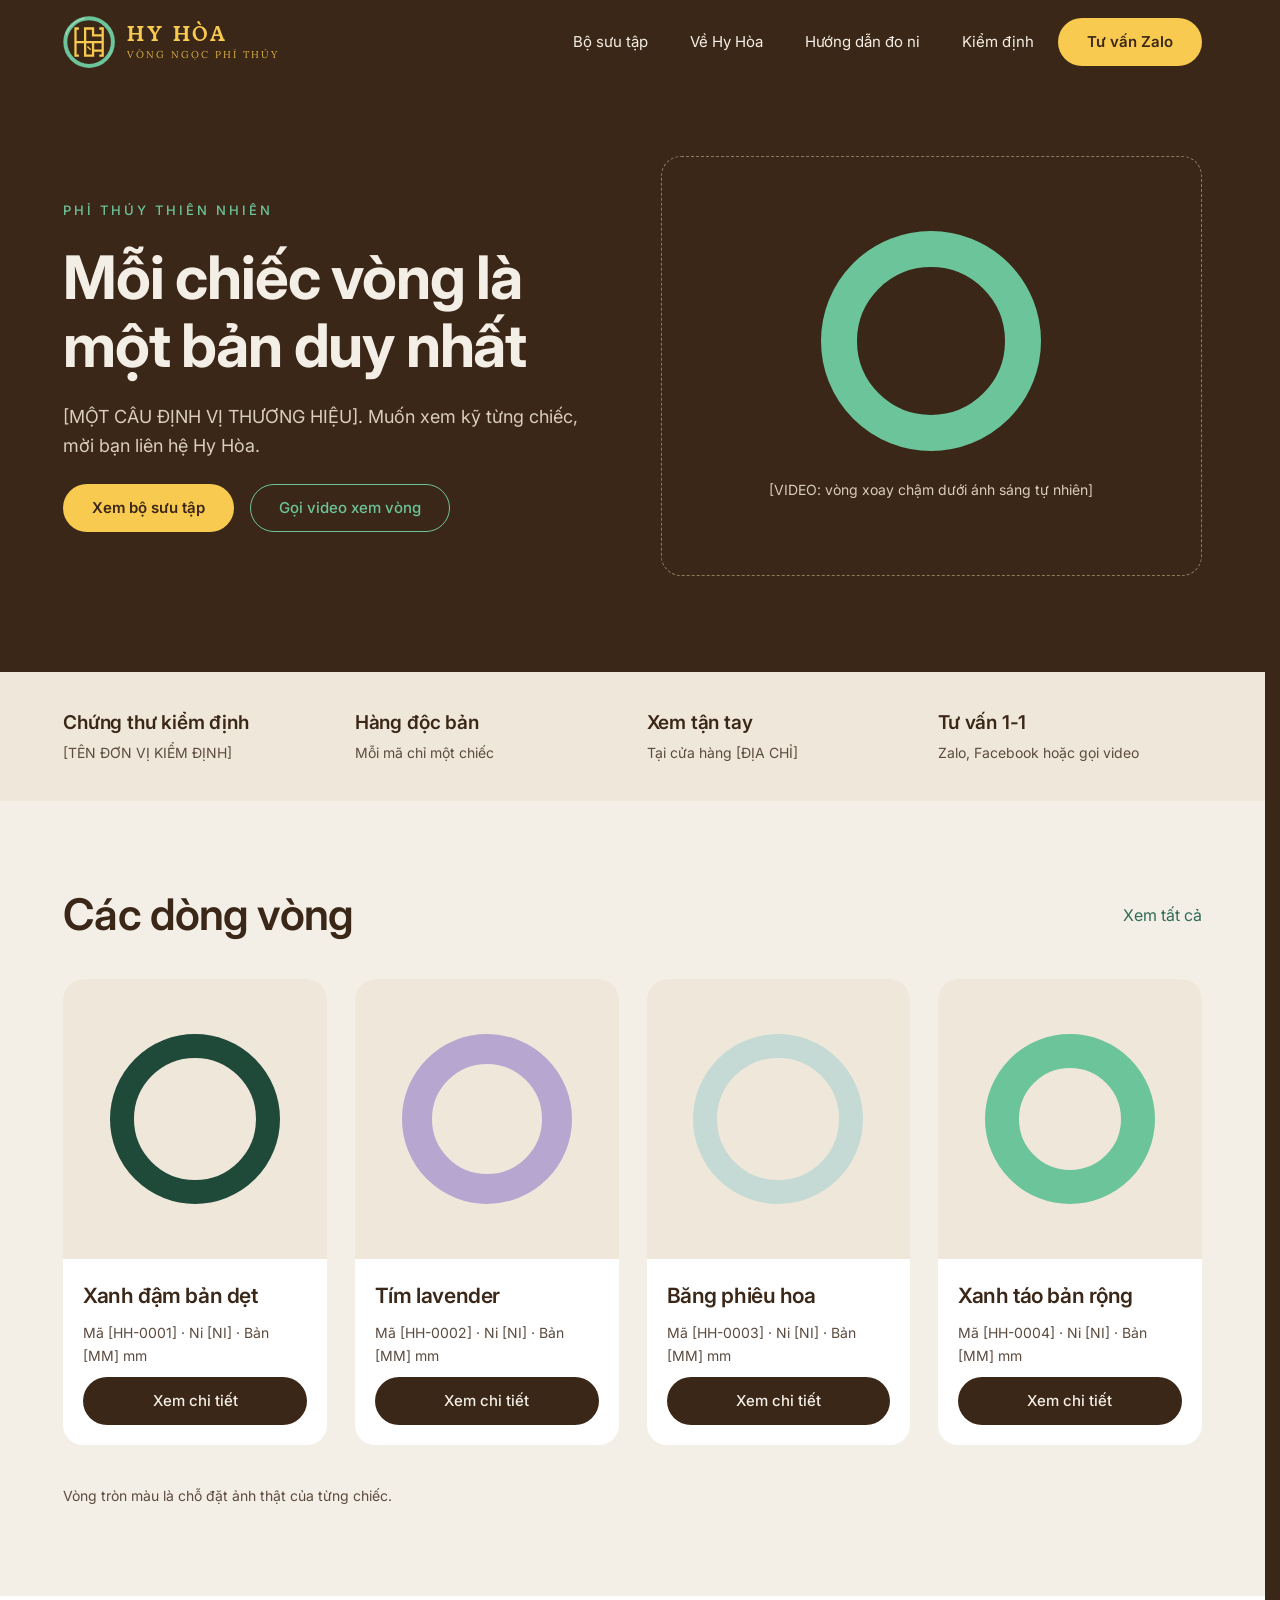
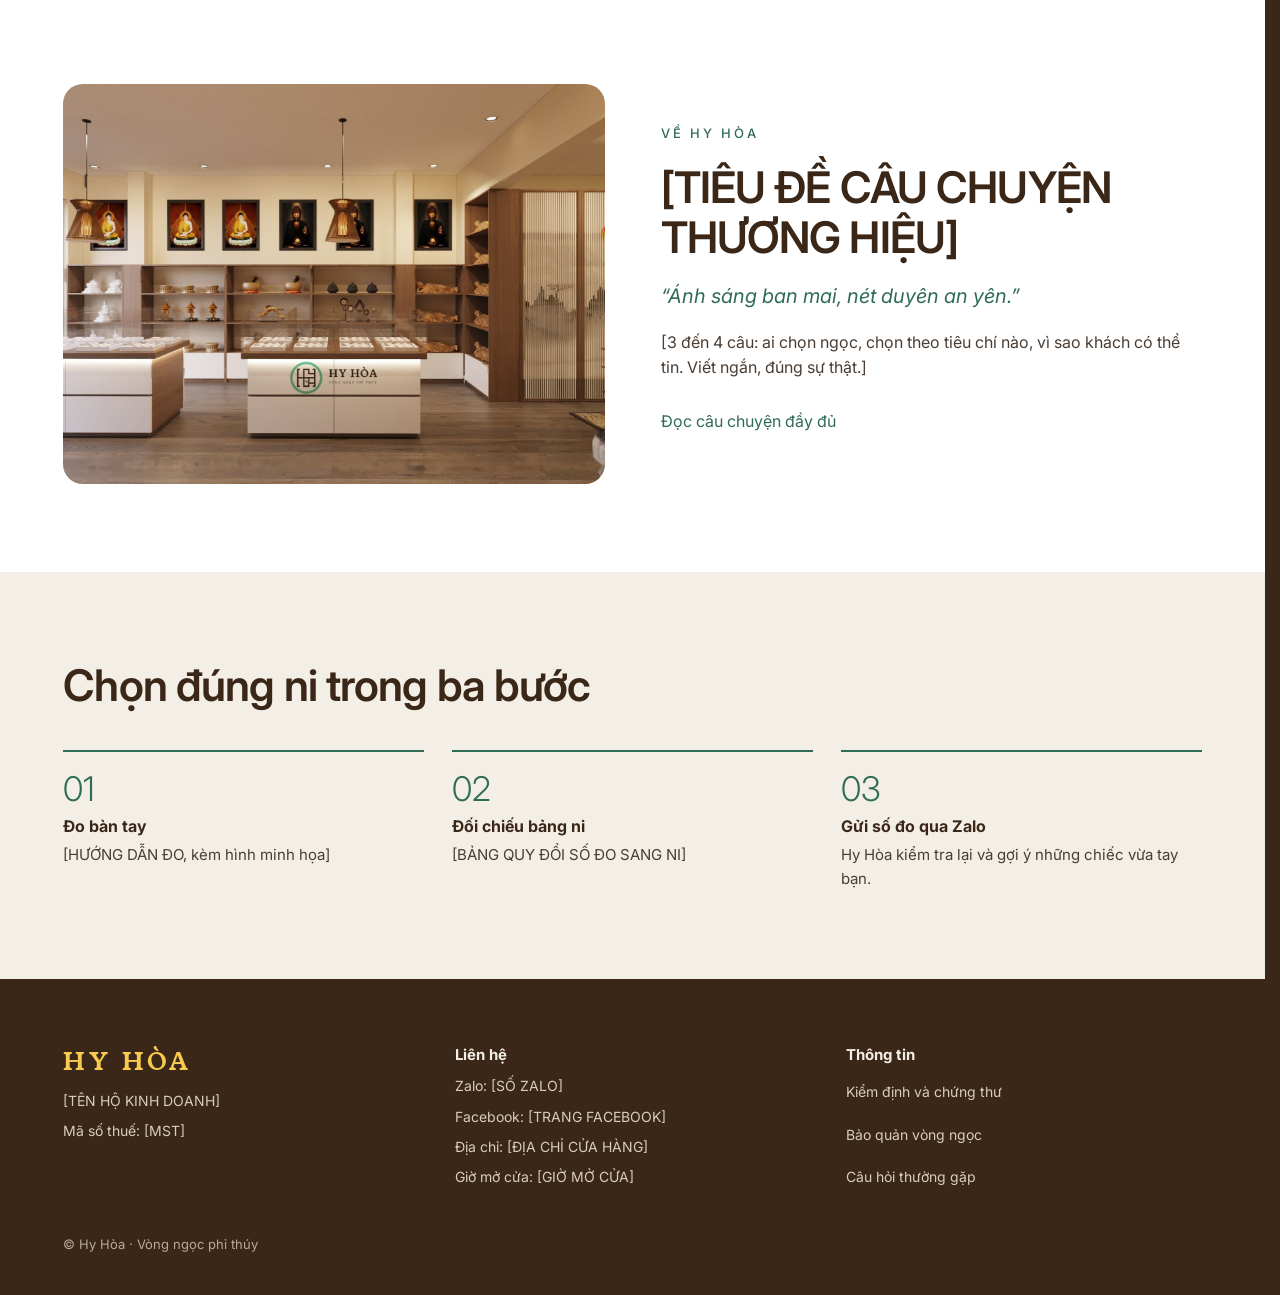
==== index.html @ 0a7e336a "Logo mở đầu sắc nét suốt hiệu ứng (đổi kích thước thật thay vì phóng ảnh) Co-Authored-By: Claude Opu" ====
<!doctype html>
<html lang="vi">
<head>
<meta charset="utf-8">
<meta name="viewport" content="width=device-width, initial-scale=1, viewport-fit=cover">
<title>Hy Hòa – Vòng ngọc phỉ thúy</title>
<meta name="description" content="Hy Hòa – vòng ngọc phỉ thúy thiên nhiên, mỗi chiếc là một bản duy nhất, có chứng thư kiểm định.">
<meta name="theme-color" content="#3B2718">
<meta name="apple-mobile-web-app-capable" content="yes">
<meta name="mobile-web-app-capable" content="yes">
<meta name="apple-mobile-web-app-status-bar-style" content="black-translucent">
<meta name="apple-mobile-web-app-title" content="Hy Hòa">
<link rel="apple-touch-icon" href="assets/img/icon-192.png">
<link rel="manifest" href="manifest.webmanifest">
<link rel="icon" href="assets/img/logo-mark.svg" type="image/svg+xml">
<link rel="icon" href="assets/img/icon-192.png" sizes="192x192">
<link rel="preconnect" href="https://fonts.googleapis.com">
<link rel="preconnect" href="https://fonts.gstatic.com" crossorigin>
<link rel="stylesheet" href="https://fonts.googleapis.com/css2?family=Inter:wght@400;500;600;700&family=Young+Serif&family=Lora:wght@400;500&display=swap">
<link rel="stylesheet" href="assets/css/style.css?v=20261118-3">
</head>
<body>
<script>document.documentElement.classList.add("intro-on")</script>
<div class="intro" aria-hidden="true" style="display:none"></div>
<img class="intro-logo" src="assets/img/logo-mark.svg" alt="" aria-hidden="true" style="display:none">

<header class="hdr" id="top">
  <div class="hdr-in">
    <a href="#top" class="brand" aria-label="Hy Hòa – về đầu trang">
      <img src="assets/img/logo-mark.svg" alt="Logo Hy Hòa" width="52" height="52">
      <span class="brand-txt"><span class="brand-name">HY HÒA</span><span class="brand-tag">VÒNG NGỌC PHỈ THÚY</span></span>
    </a>

    <nav class="nav" aria-label="Menu chính">
      <div class="dd">
        <a href="#bo-suu-tap" class="nav-a" aria-haspopup="true">Bộ sưu tập</a>
        <div class="dp"><div class="dpi">
          <a href="#bo-suu-tap">Xanh đậm bản dẹt</a><a href="#bo-suu-tap">Tím lavender</a><a href="#bo-suu-tap">Băng phiêu hoa</a><a href="#bo-suu-tap">Xanh táo bản rộng</a>
        </div></div>
      </div>
      <div class="dd">
        <a href="#ve-hy-hoa" class="nav-a" aria-haspopup="true">Về Hy Hòa</a>
        <div class="dp"><div class="dpi">
          <a href="#ve-hy-hoa">Câu chuyện thương hiệu</a><a href="#lien-he">Cửa hàng</a><a href="#ve-hy-hoa">Người chọn ngọc</a>
        </div></div>
      </div>
      <div class="dd">
        <a href="#do-ni" class="nav-a" aria-haspopup="true">Hướng dẫn đo ni</a>
        <div class="dp"><div class="dpi">
          <a href="#do-ni">Cách đo ni tay</a><a href="#do-ni">Bảng quy đổi ni</a><a href="#lien-he">Bảo quản vòng ngọc</a>
        </div></div>
      </div>
      <div class="dd">
        <a href="#cam-ket" class="nav-a" aria-haspopup="true">Kiểm định</a>
        <div class="dp"><div class="dpi">
          <a href="#cam-ket">Chứng thư kiểm định</a><a href="#cam-ket">Tra cứu mã vòng</a><a href="#lien-he">Câu hỏi thường gặp</a>
        </div></div>
      </div>
    </nav>

    <a href="#lien-he" class="btn btn-gold hdr-cta">Tư vấn Zalo</a>

    <button class="menu-btn" type="button" aria-label="Mở menu" aria-expanded="false" aria-controls="mnav">
      <svg class="i-open" aria-hidden="true" width="24" height="24" viewBox="0 0 24 24" fill="none" stroke="currentColor" stroke-width="1.6"><path d="M3 6h18M3 12h18M3 18h18"/></svg>
      <svg class="i-close" aria-hidden="true" width="24" height="24" viewBox="0 0 24 24" fill="none" stroke="currentColor" stroke-width="1.6"><path d="M5 5l14 14M19 5L5 19"/></svg>
    </button>
  </div>
</header>

<nav class="mnav" id="mnav" aria-label="Menu điện thoại">
  <a href="#bo-suu-tap">Bộ sưu tập</a>
  <a href="#ve-hy-hoa">Về Hy Hòa</a>
  <a href="#do-ni">Hướng dẫn đo ni</a>
  <a href="#cam-ket">Kiểm định</a>
  <a href="#lien-he">Liên hệ</a>
  <a href="#lien-he" class="btn btn-gold mnav-cta">Nhắn Zalo</a>
</nav>

<main>
  <section class="hero">
    <div class="hero-txt">
      <p class="eyebrow">PHỈ THÚY THIÊN NHIÊN</p>
      <h1>Mỗi chiếc vòng là một bản duy nhất</h1>
      <p class="lead">[MỘT CÂU ĐỊNH VỊ THƯƠNG HIỆU]. Muốn xem kỹ từng chiếc, mời bạn liên hệ Hy Hòa.</p>
      <div class="hero-btns">
        <a href="#bo-suu-tap" class="btn btn-gold">Xem bộ sưu tập</a>
        <a href="#lien-he" class="btn btn-jade">Gọi video xem vòng</a>
      </div>
    </div>
    <div class="hero-media">
      <span class="ring ring-xl" aria-hidden="true"></span>
      <p>[VIDEO: vòng xoay chậm dưới ánh sáng tự nhiên]</p>
    </div>
  </section>

  <section class="trust" id="cam-ket" aria-label="Cam kết">
    <div><strong>Chứng thư kiểm định</strong><span>[TÊN ĐƠN VỊ KIỂM ĐỊNH]</span></div>
    <div><strong>Hàng độc bản</strong><span>Mỗi mã chỉ một chiếc</span></div>
    <div><strong>Xem tận tay</strong><span>Tại cửa hàng [ĐỊA CHỈ]</span></div>
    <div><strong>Tư vấn 1-1</strong><span>Zalo, Facebook hoặc gọi video</span></div>
  </section>

  <section class="sec" id="bo-suu-tap">
    <div class="sec-head">
      <h2>Các dòng vòng</h2>
      <a href="#bo-suu-tap" class="tlink">Xem tất cả</a>
    </div>
    <div class="cards">
      <a href="#lien-he" class="card"><div class="card-img"><span class="ring" style="--c:#1F4A3A;--w:24px" aria-hidden="true"></span></div><div class="card-body"><h3>Xanh đậm bản dẹt</h3><p>Mã [HH-0001] · Ni [NI] · Bản [MM] mm</p><span class="btn btn-dark">Xem chi tiết</span></div></a>
      <a href="#lien-he" class="card"><div class="card-img"><span class="ring" style="--c:#B7A6CF;--w:30px" aria-hidden="true"></span></div><div class="card-body"><h3>Tím lavender</h3><p>Mã [HH-0002] · Ni [NI] · Bản [MM] mm</p><span class="btn btn-dark">Xem chi tiết</span></div></a>
      <a href="#lien-he" class="card"><div class="card-img"><span class="ring" style="--c:#C5DAD5;--w:24px" aria-hidden="true"></span></div><div class="card-body"><h3>Băng phiêu hoa</h3><p>Mã [HH-0003] · Ni [NI] · Bản [MM] mm</p><span class="btn btn-dark">Xem chi tiết</span></div></a>
      <a href="#lien-he" class="card"><div class="card-img"><span class="ring" style="--c:#6CC49A;--w:34px" aria-hidden="true"></span></div><div class="card-body"><h3>Xanh táo bản rộng</h3><p>Mã [HH-0004] · Ni [NI] · Bản [MM] mm</p><span class="btn btn-dark">Xem chi tiết</span></div></a>
    </div>
    <p class="note">Vòng tròn màu là chỗ đặt ảnh thật của từng chiếc.</p>
  </section>

  <section class="story" id="ve-hy-hoa">
    <div class="story-img"><img src="assets/img/cua-hang.jpg" alt="Không gian cửa hàng Hy Hòa" width="1600" height="1143" loading="lazy"></div>
    <div class="story-txt">
      <p class="eyebrow">VỀ HY HÒA</p>
      <h2>[TIÊU ĐỀ CÂU CHUYỆN THƯƠNG HIỆU]</h2>
      <p class="quote">“Ánh sáng ban mai, nét duyên an yên.”</p>
      <p>[3 đến 4 câu: ai chọn ngọc, chọn theo tiêu chí nào, vì sao khách có thể tin. Viết ngắn, đúng sự thật.]</p>
      <a href="#lien-he" class="tlink">Đọc câu chuyện đầy đủ</a>
    </div>
  </section>

  <section class="sec" id="do-ni">
    <h2>Chọn đúng ni trong ba bước</h2>
    <ol class="steps">
      <li><span class="num">01</span><div><strong>Đo bàn tay</strong><span>[HƯỚNG DẪN ĐO, kèm hình minh họa]</span></div></li>
      <li><span class="num">02</span><div><strong>Đối chiếu bảng ni</strong><span>[BẢNG QUY ĐỔI SỐ ĐO SANG NI]</span></div></li>
      <li><span class="num">03</span><div><strong>Gửi số đo qua Zalo</strong><span>Hy Hòa kiểm tra lại và gợi ý những chiếc vừa tay bạn.</span></div></li>
    </ol>
  </section>
</main>

<footer class="ftr" id="lien-he">
  <div class="ftr-grid">
    <div class="ftr-brand">
      <span class="ftr-name">HY HÒA</span>
      <span>[TÊN HỘ KINH DOANH]</span>
      <span>Mã số thuế: [MST]</span>
    </div>
    <div>
      <strong>Liên hệ</strong>
      <span>Zalo: [SỐ ZALO]</span>
      <span>Facebook: [TRANG FACEBOOK]</span>
      <span>Địa chỉ: [ĐỊA CHỈ CỬA HÀNG]</span>
      <span>Giờ mở cửa: [GIỜ MỞ CỬA]</span>
    </div>
    <div>
      <strong>Thông tin</strong>
      <a href="#cam-ket" class="tlink">Kiểm định và chứng thư</a>
      <a href="#do-ni" class="tlink">Bảo quản vòng ngọc</a>
      <a href="#lien-he" class="tlink">Câu hỏi thường gặp</a>
    </div>
  </div>
  <p class="ftr-copy">© Hy Hòa · Vòng ngọc phỉ thúy</p>
</footer>

<div class="mbar">
  <a href="#lien-he" class="btn btn-gold">Nhắn Zalo</a>
  <a href="#lien-he" class="btn btn-line">Gọi video xem vòng</a>
</div>

<script src="assets/js/main.js?v=20261118-3" defer></script>
</body>
</html>
---- assets/css/style.css ----
/* Hy Hòa – vòng ngọc phỉ thúy */
:root{
  --brown:#3B2718; --brown-2:#4A372B; --ivory:#F4EFE6; --sand:#EFE8DA; --sand-2:#E9E1D0;
  --gold:#F8CA4F; --gold-soft:#D4AF5A; --jade:#6CC49A; --jade-d:#1F4A3A; --jade-t:#2F6B55;
  --ink-2:#5C4B3E; --ink-3:#4A3D33; --line:#D9CDBB;
  --font:-apple-system,BlinkMacSystemFont,"SF Pro Display","Inter",system-ui,sans-serif;
  --ease:cubic-bezier(.22,1,.36,1); --ease-io:cubic-bezier(.65,0,.35,1);
  --pad:5%; --r:20px;
}
*{box-sizing:border-box}
html{scrollbar-gutter:stable;background:#3B2718;scroll-behavior:smooth;scroll-padding-top:96px}
body{margin:0;background:var(--ivory);color:var(--brown);font-family:var(--font);font-size:16px;line-height:1.6;-webkit-font-smoothing:antialiased}
img{max-width:100%;display:block}
h1,h2,h3{font-weight:600;letter-spacing:-.02em;margin:0}
h1{font-weight:700}
p{margin:0}
a{color:inherit}
a,button{-webkit-tap-highlight-color:transparent}

/* ---------- Buttons & links ---------- */
.btn{display:inline-flex;align-items:center;justify-content:center;min-height:48px;padding:0 28px;border-radius:999px;text-decoration:none;font-weight:600;font-size:15px;border:1px solid transparent;
  transition:filter .25s ease,transform .3s var(--ease),box-shadow .3s ease,background .25s ease,color .25s ease,border-color .25s ease}
.btn-gold{background:var(--gold);color:var(--brown)}
.btn-jade{border-color:var(--jade);color:var(--jade);font-weight:500}
.btn-dark{background:var(--brown);color:var(--ivory);font-weight:500}
.btn-line{background:#fff;border-color:var(--brown);color:var(--brown);font-weight:500}
.tlink{color:var(--jade-t);text-decoration:underline;text-decoration-color:transparent;text-underline-offset:5px;transition:color .25s,text-decoration-color .25s;padding:10px 0;display:inline-block}
a:active,button:active,.card:active .btn{transform:scale(.97)}
@media (hover:hover){
  .btn-gold:hover{background:#FFDB7A;box-shadow:0 8px 24px rgba(248,202,79,.35);transform:translateY(-1px)}
  .btn-jade:hover{background:var(--jade);color:var(--brown);box-shadow:0 8px 24px rgba(108,196,154,.3);transform:translateY(-1px)}
  .btn-dark:hover,.btn-line:hover{filter:brightness(1.15)}
  .tlink:hover{text-decoration-color:currentColor;color:var(--jade-d)}
  .ftr .tlink:hover{color:var(--gold)}
}

/* ---------- Header ---------- */
.hdr{position:sticky;top:0;z-index:50;background:var(--brown);padding-top:env(safe-area-inset-top);transition:box-shadow .35s ease}
.hdr.scrolled{box-shadow:0 1px 0 rgba(248,202,79,.35),0 6px 18px rgba(0,0,0,.18)}
.hdr-in{display:flex;align-items:center;justify-content:space-between;gap:6px;padding:16px var(--pad);transition:padding .45s var(--ease)}
.brand{display:flex;align-items:center;gap:12px;text-decoration:none;color:var(--gold);flex-shrink:0}
.brand img{width:52px;height:52px;transition:width .45s var(--ease),height .45s var(--ease)}
.brand-txt{display:flex;flex-direction:column;line-height:1.15;white-space:nowrap}
.brand-name{font-family:'Young Serif',serif;font-size:19px;letter-spacing:3px;font-weight:400;transition:font-size .45s var(--ease)}
.brand-tag{font-family:'Lora',serif;font-size:10px;letter-spacing:2px;opacity:.85;margin-top:3px;max-height:16px;overflow:hidden;transition:max-height .45s var(--ease),opacity .3s ease,margin .45s var(--ease)}

.nav{display:flex;gap:6px;margin-left:auto}
.nav-a{display:block;color:var(--ivory);text-decoration:none;font-size:15px;padding:12px 18px;border-radius:999px;transition:background .25s,color .25s}
.nav-a.act,.dd.op>.nav-a{background:var(--gold-soft);color:var(--brown);font-weight:600}
.dd{position:relative}
.dp{position:absolute;top:100%;left:-12px;padding:10px 12px 24px;min-width:254px;visibility:hidden;pointer-events:none;z-index:60;transition:visibility 0s linear .35s}
.dpi{background:var(--brown);border:1px solid rgba(248,202,79,.3);border-radius:16px;box-shadow:0 12px 28px rgba(0,0,0,.25);padding:8px;display:flex;flex-direction:column;clip-path:inset(0 0 100% 0);transition:clip-path .35s var(--ease-io)}
.dd.op .dp{visibility:visible;pointer-events:auto;transition-delay:0s}
.dd.op .dpi{clip-path:inset(0 0 -40px 0)}
.dpi a{color:var(--ivory);text-decoration:none;font-size:15px;padding:11px 14px;border-radius:12px;white-space:nowrap;opacity:0;transform:translateY(-6px);transition:opacity .25s ease,transform .3s var(--ease),background .25s,color .25s}
.dd.op .dpi a{opacity:1;transform:none}
.dd.op .dpi a:nth-child(1){transition-delay:.07s,.07s,0s,0s}
.dd.op .dpi a:nth-child(2){transition-delay:.11s,.11s,0s,0s}
.dd.op .dpi a:nth-child(3){transition-delay:.15s,.15s,0s,0s}
.dd.op .dpi a:nth-child(4){transition-delay:.19s,.19s,0s,0s}
.dpi a.act{background:var(--gold-soft);color:var(--brown)}
@media (hover:hover){
  .nav-a:hover,.dpi a:hover{background:var(--gold-soft);color:var(--brown)}
}
.menu-btn{display:none;width:44px;height:44px;border:0;border-radius:50%;background:none;color:var(--ivory);padding:0;align-items:center;justify-content:center;cursor:pointer}
.menu-btn .i-close{display:none}

/* Mobile menu */
.mnav{position:fixed;inset:0;overflow-y:auto;z-index:40;background:var(--brown);padding:calc(110px + env(safe-area-inset-top)) 24px calc(32px + env(safe-area-inset-bottom));display:flex;flex-direction:column;gap:6px;
  opacity:0;transform:translateY(-12px);pointer-events:none;transition:opacity .3s ease,transform .35s var(--ease)}
.mnav a:not(.btn){color:var(--ivory);text-decoration:none;font-size:24px;font-weight:600;letter-spacing:-.01em;padding:12px 16px;border-radius:12px;border-bottom:1px solid var(--brown-2);transition:background .25s,color .25s}
.mnav a.act{background:var(--gold-soft);color:var(--brown);border-color:transparent}
.mnav-cta{margin-top:auto;font-size:16px}
.menu-open .mnav{opacity:1;transform:none;pointer-events:auto}
.menu-open{overflow:hidden}
.menu-open .menu-btn .i-open{display:none}
.menu-open .menu-btn .i-close{display:block}

/* ---------- Hero ---------- */
.hero{background:var(--brown);padding:72px var(--pad) 96px;display:flex;flex-wrap:wrap;align-items:center;gap:56px}
.hero-txt{flex:1 1 380px;display:flex;flex-direction:column;gap:24px}
.eyebrow{color:var(--jade);font-size:13px;letter-spacing:3px;font-weight:500}
.hero h1{color:var(--ivory);font-size:clamp(38px,5vw,60px);line-height:1.12}
.lead{color:#D9CDBB;font-size:18px;max-width:520px}
.hero-btns{display:flex;flex-wrap:wrap;gap:16px}
.hero-media{flex:1 1 380px;height:420px;border:1px dashed #8C7A5B;border-radius:var(--r);display:flex;flex-direction:column;align-items:center;justify-content:center;gap:28px;padding:0 24px;text-align:center}
.hero-media p{color:#D9CDBB;font-size:14px}
.ring{width:170px;height:170px;border-radius:50%;border:var(--w,24px) solid var(--c,var(--jade));display:block}
.ring-xl{width:220px;height:220px;--w:36px}

/* ---------- Trust ---------- */
.trust{background:var(--sand);padding:36px var(--pad);display:grid;grid-template-columns:repeat(auto-fit,minmax(200px,1fr));gap:28px}
.trust div{display:flex;flex-direction:column;gap:4px}
.trust strong{font-size:19px;font-weight:600;letter-spacing:-.01em}
.trust span{color:var(--ink-2);font-size:14px}

/* ---------- Sections ---------- */
.sec{padding:88px var(--pad);display:flex;flex-direction:column;gap:40px}
.sec h2,.story h2{font-size:clamp(30px,3.4vw,44px);line-height:1.15}
.sec-head{display:flex;flex-wrap:wrap;align-items:flex-end;justify-content:space-between;gap:16px}
.note{color:var(--ink-2);font-size:14px}

.cards{display:grid;grid-template-columns:repeat(auto-fit,minmax(240px,1fr));gap:28px}
.card{background:#fff;border-radius:var(--r);overflow:hidden;text-decoration:none;color:var(--brown);display:flex;flex-direction:column;transition:box-shadow .35s ease,transform .35s var(--ease)}
.card-img{height:280px;background:var(--sand);display:flex;align-items:center;justify-content:center}
.card-body{padding:20px;display:flex;flex-direction:column;gap:10px;flex:1}
.card h3{font-size:21px}
.card p{color:var(--ink-2);font-size:14px;flex:1}
.card .btn{width:100%}
@media (hover:hover){
  .card:hover{box-shadow:0 14px 32px rgba(59,39,24,.16);transform:translateY(-3px)}
  .card:hover .btn{filter:brightness(1.15);box-shadow:0 6px 16px rgba(59,39,24,.25)}
}

.story{background:#fff;padding:88px var(--pad);display:flex;flex-wrap:wrap;align-items:center;gap:56px}
.story-img{flex:1 1 340px;height:400px;border-radius:var(--r);overflow:hidden;background:var(--sand)}
.story-img img{width:100%;height:100%;object-fit:cover;object-position:50% 62%}
.story-txt{flex:1 1 340px;display:flex;flex-direction:column;gap:18px;align-items:flex-start}
.story-txt .eyebrow{color:var(--jade-t)}
.quote{font-style:italic;font-size:20px;color:var(--jade-t)}
.story-txt p:not(.eyebrow):not(.quote){color:var(--ink-3);max-width:520px}

.steps{list-style:none;margin:0;padding:0;display:grid;grid-template-columns:repeat(auto-fit,minmax(240px,1fr));gap:28px}
.steps li{border-top:2px solid var(--jade-t);padding-top:20px;display:flex;flex-direction:column;gap:8px}
.steps .num{font-size:34px;font-weight:300;color:var(--jade-t);line-height:1}
.steps div{display:flex;flex-direction:column;gap:4px}
.steps div span{color:var(--ink-3);font-size:15px}

/* ---------- Footer ---------- */
.ftr{background:var(--brown);color:#D9CDBB;padding:64px var(--pad) 40px;display:flex;flex-direction:column;gap:40px}
.ftr-grid{display:grid;grid-template-columns:repeat(auto-fit,minmax(220px,1fr));gap:36px}
.ftr-grid>div{display:flex;flex-direction:column;gap:8px;font-size:14px;align-items:flex-start}
.ftr strong{color:var(--ivory);font-size:15px}
.ftr-name{font-family:'Young Serif',serif;font-size:24px;font-weight:400;letter-spacing:4px;color:var(--gold)}
.ftr .tlink{color:#D9CDBB;padding:6px 0}
.ftr-copy{font-size:13px;color:#B8AA96}
.mbar{display:none}

/* ---------- Phone ---------- */
@media (max-width:860px){
  :root{--pad:16px}
  .nav,.hdr-cta{display:none}
  .menu-btn{display:flex}
  .hdr-in{padding:12px var(--pad)}
  .brand img{width:42px;height:42px}
  .brand-name{font-size:17px}
  .brand-tag{font-size:9px}
  .hdr.scrolled .hdr-in{padding:6px var(--pad)}
  .hdr.scrolled .brand img{width:34px;height:34px}
  .hdr.scrolled .brand-name{font-size:13px}
  .hdr.scrolled .brand-tag{max-height:0;opacity:0;margin-top:0}

  .hero{padding:8px var(--pad) 40px;gap:24px;flex-direction:column-reverse;align-items:stretch}
  .hero-txt{flex:none;gap:16px}
  .hero-media{flex:none;height:300px}
  .ring-xl{width:160px;height:160px;--w:28px}
  .hero h1{font-size:36px}
  .lead{font-size:16px}
  .hero-btns .btn{flex:1 1 100%}

  .trust{grid-template-columns:1fr 1fr;gap:20px 16px;padding:24px var(--pad)}
  .trust strong{font-size:16px}
  .trust span{font-size:13px}

  .sec,.story{padding:48px var(--pad);gap:24px}
  .cards{grid-template-columns:1fr 1fr;gap:12px}
  .card-img{height:170px}
  .card .ring{width:110px;height:110px;border-width:calc(var(--w) * .65)}
  .card-body{padding:12px;gap:6px}
  .card h3{font-size:16px}
  .card p{font-size:12px}
  .card .btn{display:none}
  .story-img{flex:none;width:100%;height:240px}
  .steps{gap:20px}
  .steps li{flex-direction:row;gap:16px;padding-top:14px}

  .ftr{padding:40px var(--pad) 24px;gap:24px}
  .ftr-grid{gap:24px}
  .mbar{display:flex;position:sticky;bottom:0;z-index:30;gap:10px;padding:10px 16px calc(10px + env(safe-area-inset-bottom));background:#fff;border-top:1px solid var(--line)}
  .mbar .btn{flex:1;padding:0 10px;min-height:46px;font-size:14px}
}
/* ---------- Intro ---------- */
.intro,.intro-logo{display:none}
.intro-on .intro{display:block!important;position:fixed;inset:0;z-index:100;background:var(--brown);will-change:transform;animation:introFail 0s 5s forwards}
.intro-ring{position:fixed;z-index:101;left:0;top:0;border-radius:50%;border:2px solid var(--jade);box-sizing:border-box;pointer-events:none;will-change:transform,opacity}
.intro-on .intro-logo{display:block!important;position:fixed;z-index:101;left:50%;top:50%;width:min(66vw,58vh,360px);height:auto;margin:calc(min(66vw,58vh,360px) / -2) 0 0 calc(min(66vw,58vh,360px) / -2);opacity:0;animation:introFail 0s 5s forwards}
.intro-on .brand img{visibility:hidden}
.intro-on :is(.nav,.hdr-cta,.menu-btn,.brand-txt,.hero-txt>*,.hero-media,.trust>div,.sec-head,.sec>h2,.card,.note,.story-img,.story-txt>*,.steps>li,.ftr-grid>div,.ftr-copy,.mbar>.btn){opacity:0}
@keyframes introFail{to{visibility:hidden;opacity:0}}
@media (prefers-reduced-motion:reduce){*{transition-duration:.01ms!important;scroll-behavior:auto!important}}
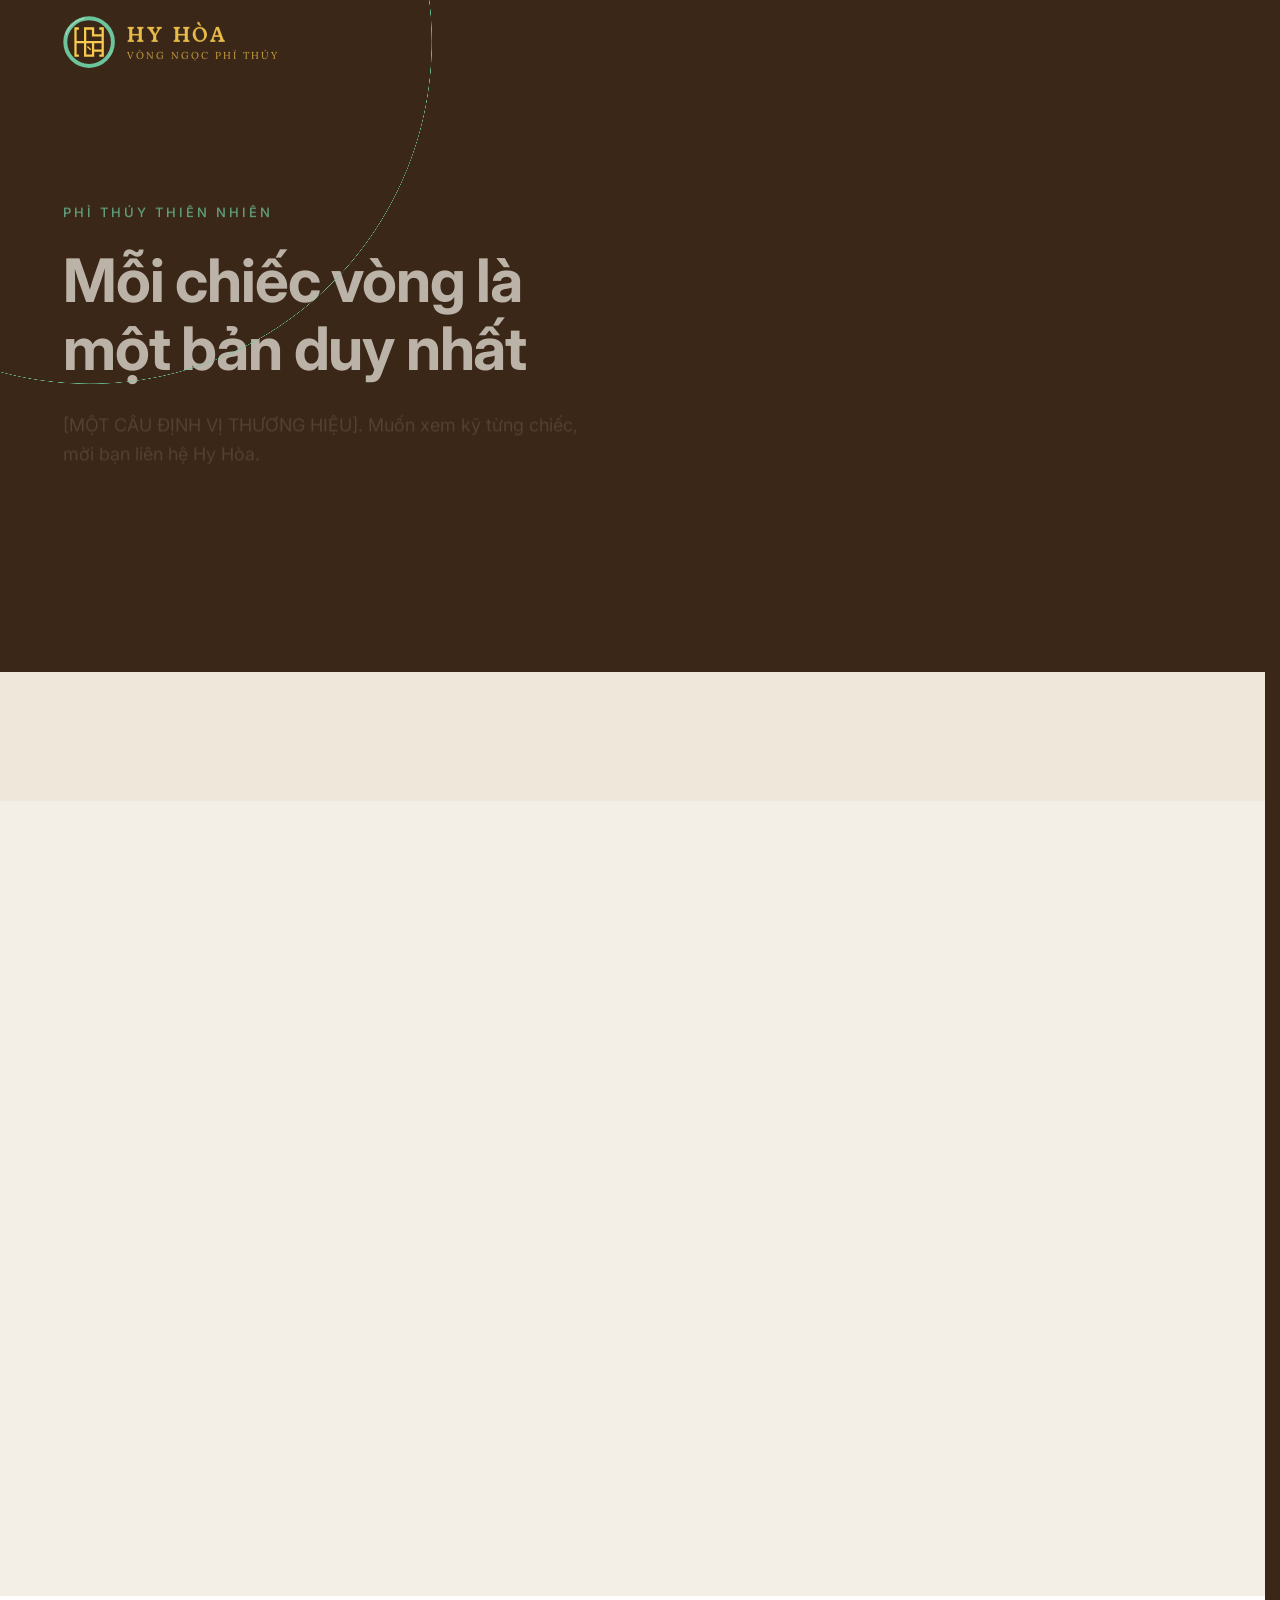
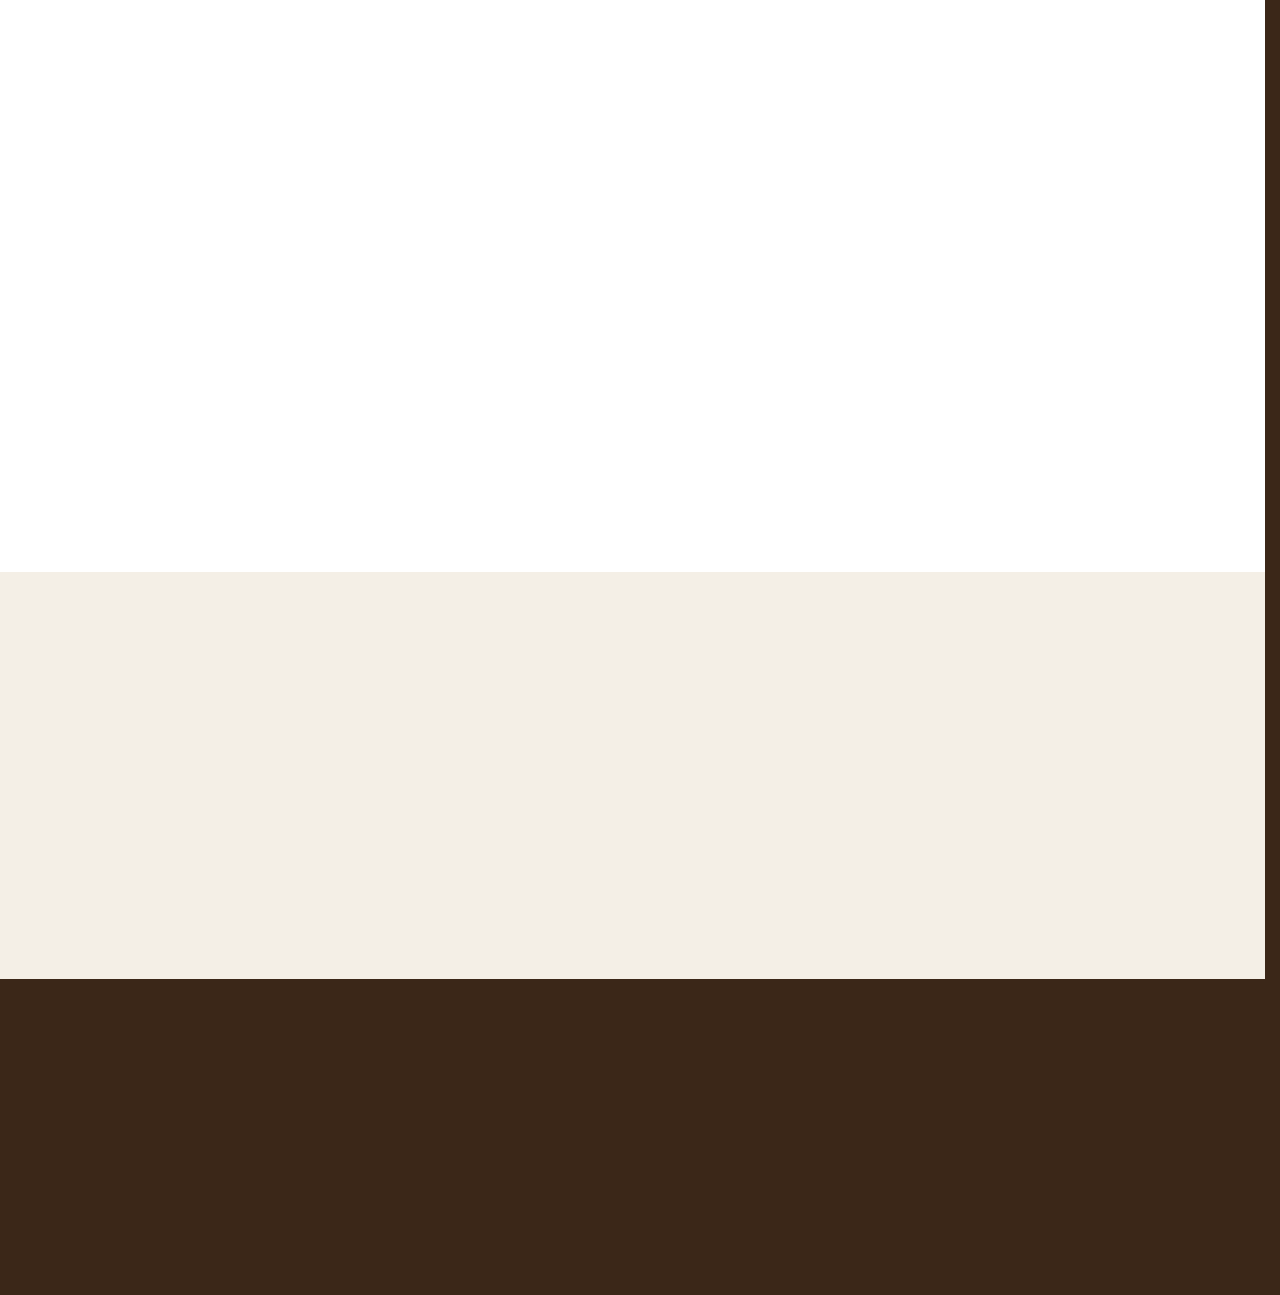
==== commit 4456952d: "Biểu tượng tab: nét dày hơn để dễ nhận diện Co-Authored-By: Claude Opus 5.5 <noreply@anthropic.com> " ====
--- a/index.html
+++ b/index.html
@@ -12,8 +12,8 @@
 <meta name="apple-mobile-web-app-title" content="Hy Hòa">
 <link rel="apple-touch-icon" href="assets/img/icon-192.png">
 <link rel="manifest" href="manifest.webmanifest">
-<link rel="icon" href="assets/img/logo-mark.svg" type="image/svg+xml">
-<link rel="icon" href="assets/img/icon-192.png" sizes="192x192">
+<link rel="icon" href="assets/img/favicon.svg?v=4" type="image/svg+xml">
+<link rel="icon" href="assets/img/favicon-64.png?v=4" sizes="64x64" type="image/png">
 <link rel="preconnect" href="https://fonts.googleapis.com">
 <link rel="preconnect" href="https://fonts.gstatic.com" crossorigin>
 <link rel="stylesheet" href="https://fonts.googleapis.com/css2?family=Inter:wght@400;500;600;700&family=Young+Serif&family=Lora:wght@400;500&display=swap">
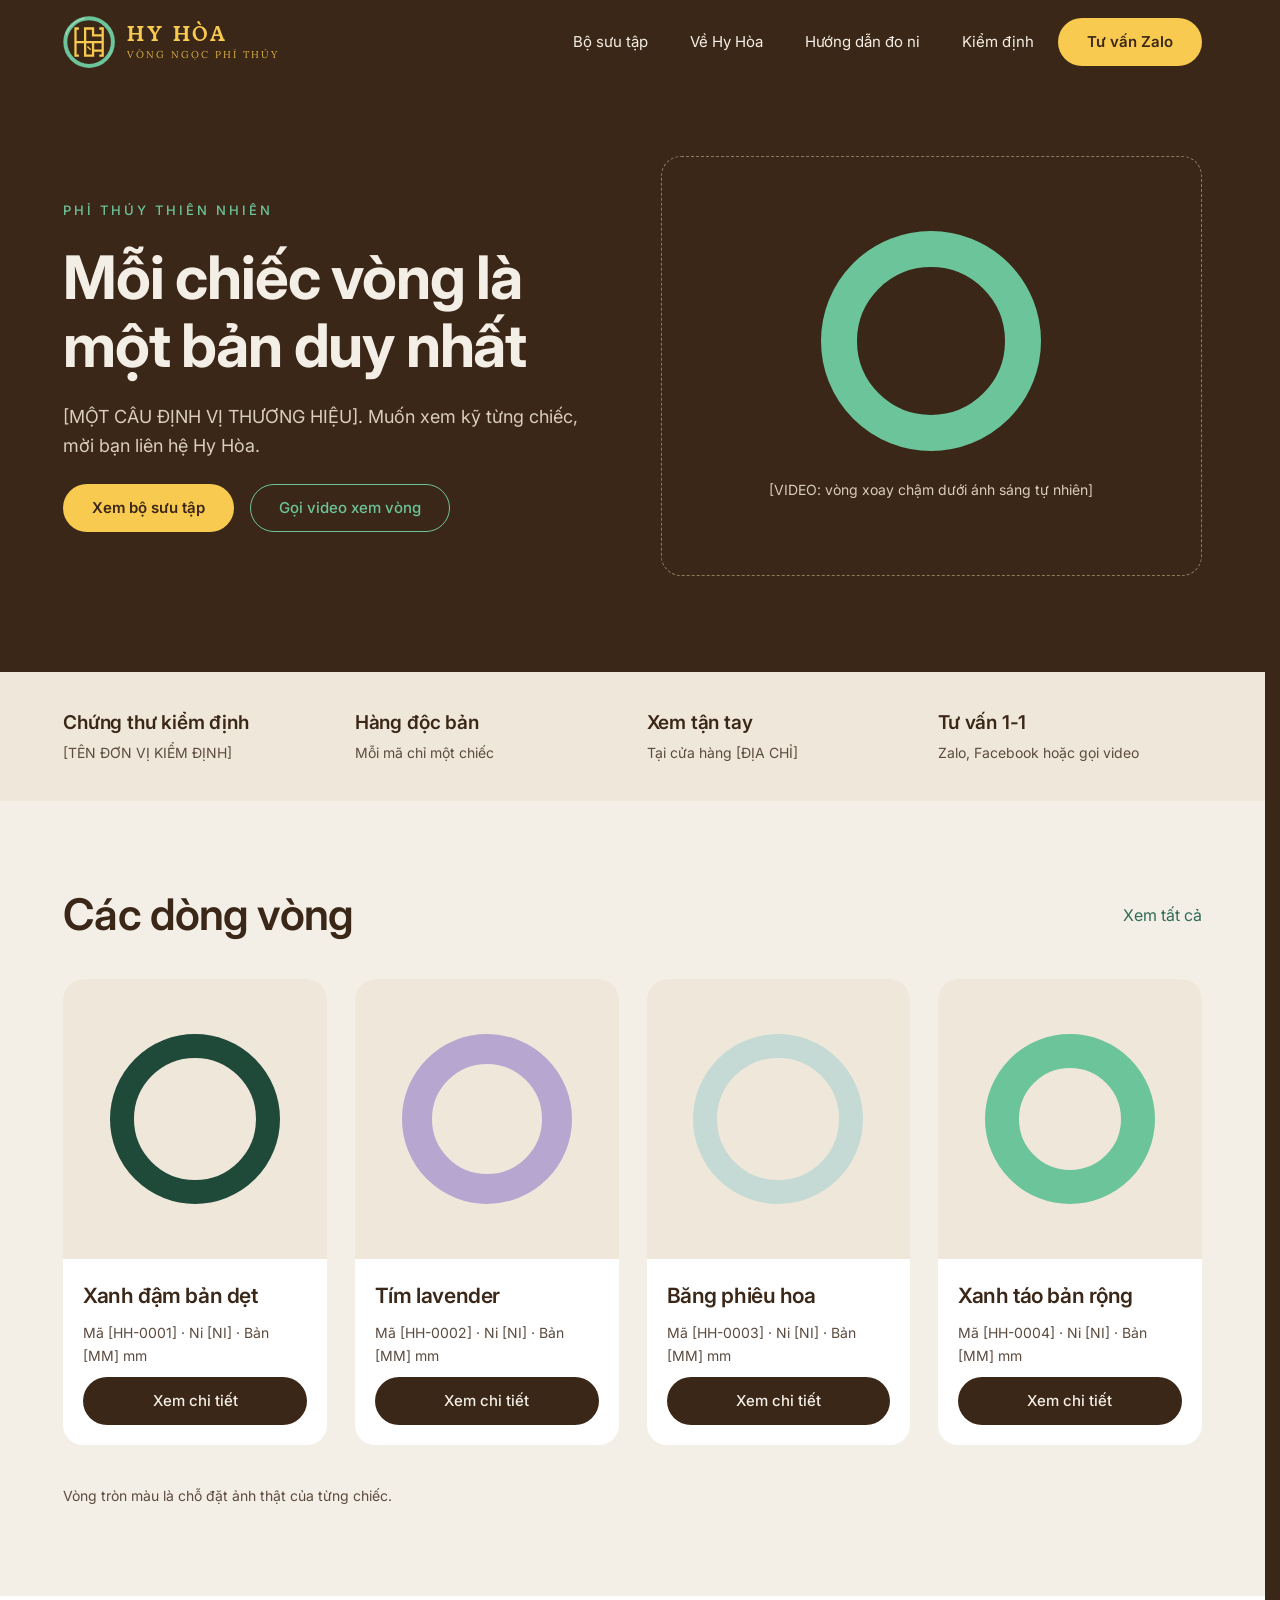
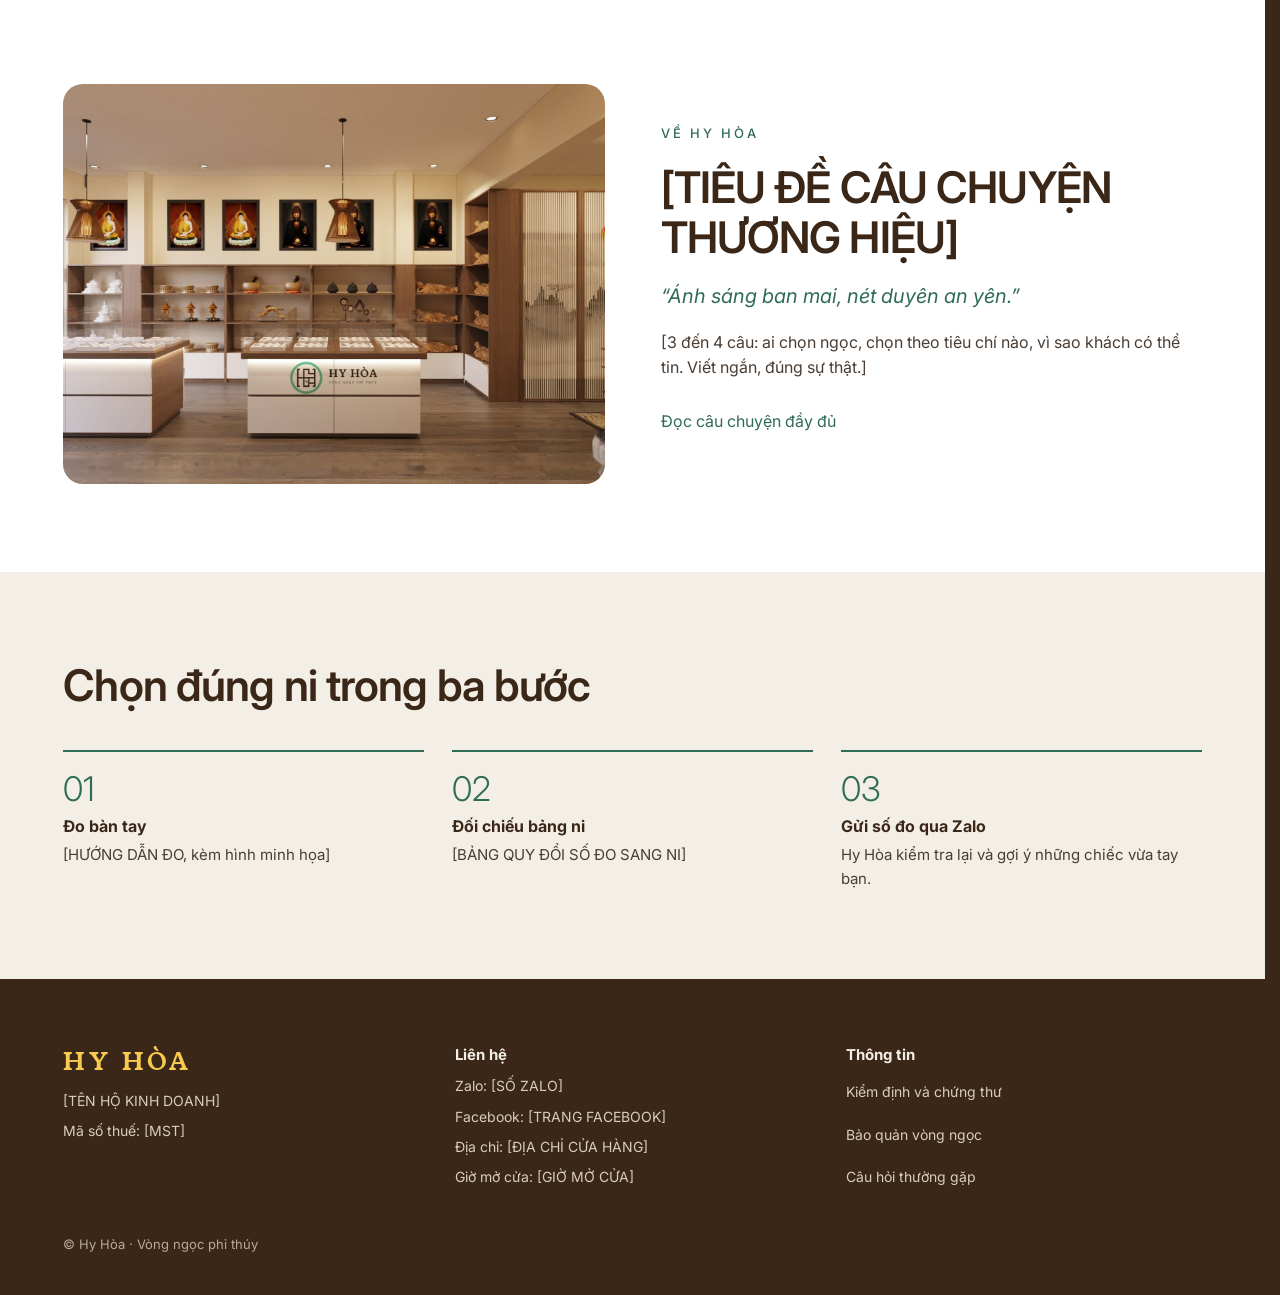
==== commit 9d6f4bc7: "Biểu tượng tab: bỏ vòng tròn, phóng to phần chữ Co-Authored-By: Claude Opus 5.5 <noreply@anthropic.c" ====
--- a/index.html
+++ b/index.html
@@ -12,8 +12,8 @@
 <meta name="apple-mobile-web-app-title" content="Hy Hòa">
 <link rel="apple-touch-icon" href="assets/img/icon-192.png">
 <link rel="manifest" href="manifest.webmanifest">
-<link rel="icon" href="assets/img/favicon.svg?v=4" type="image/svg+xml">
-<link rel="icon" href="assets/img/favicon-64.png?v=4" sizes="64x64" type="image/png">
+<link rel="icon" href="assets/img/favicon.svg?v=5" type="image/svg+xml">
+<link rel="icon" href="assets/img/favicon-64.png?v=5" sizes="64x64" type="image/png">
 <link rel="preconnect" href="https://fonts.googleapis.com">
 <link rel="preconnect" href="https://fonts.gstatic.com" crossorigin>
 <link rel="stylesheet" href="https://fonts.googleapis.com/css2?family=Inter:wght@400;500;600;700&family=Young+Serif&family=Lora:wght@400;500&display=swap">
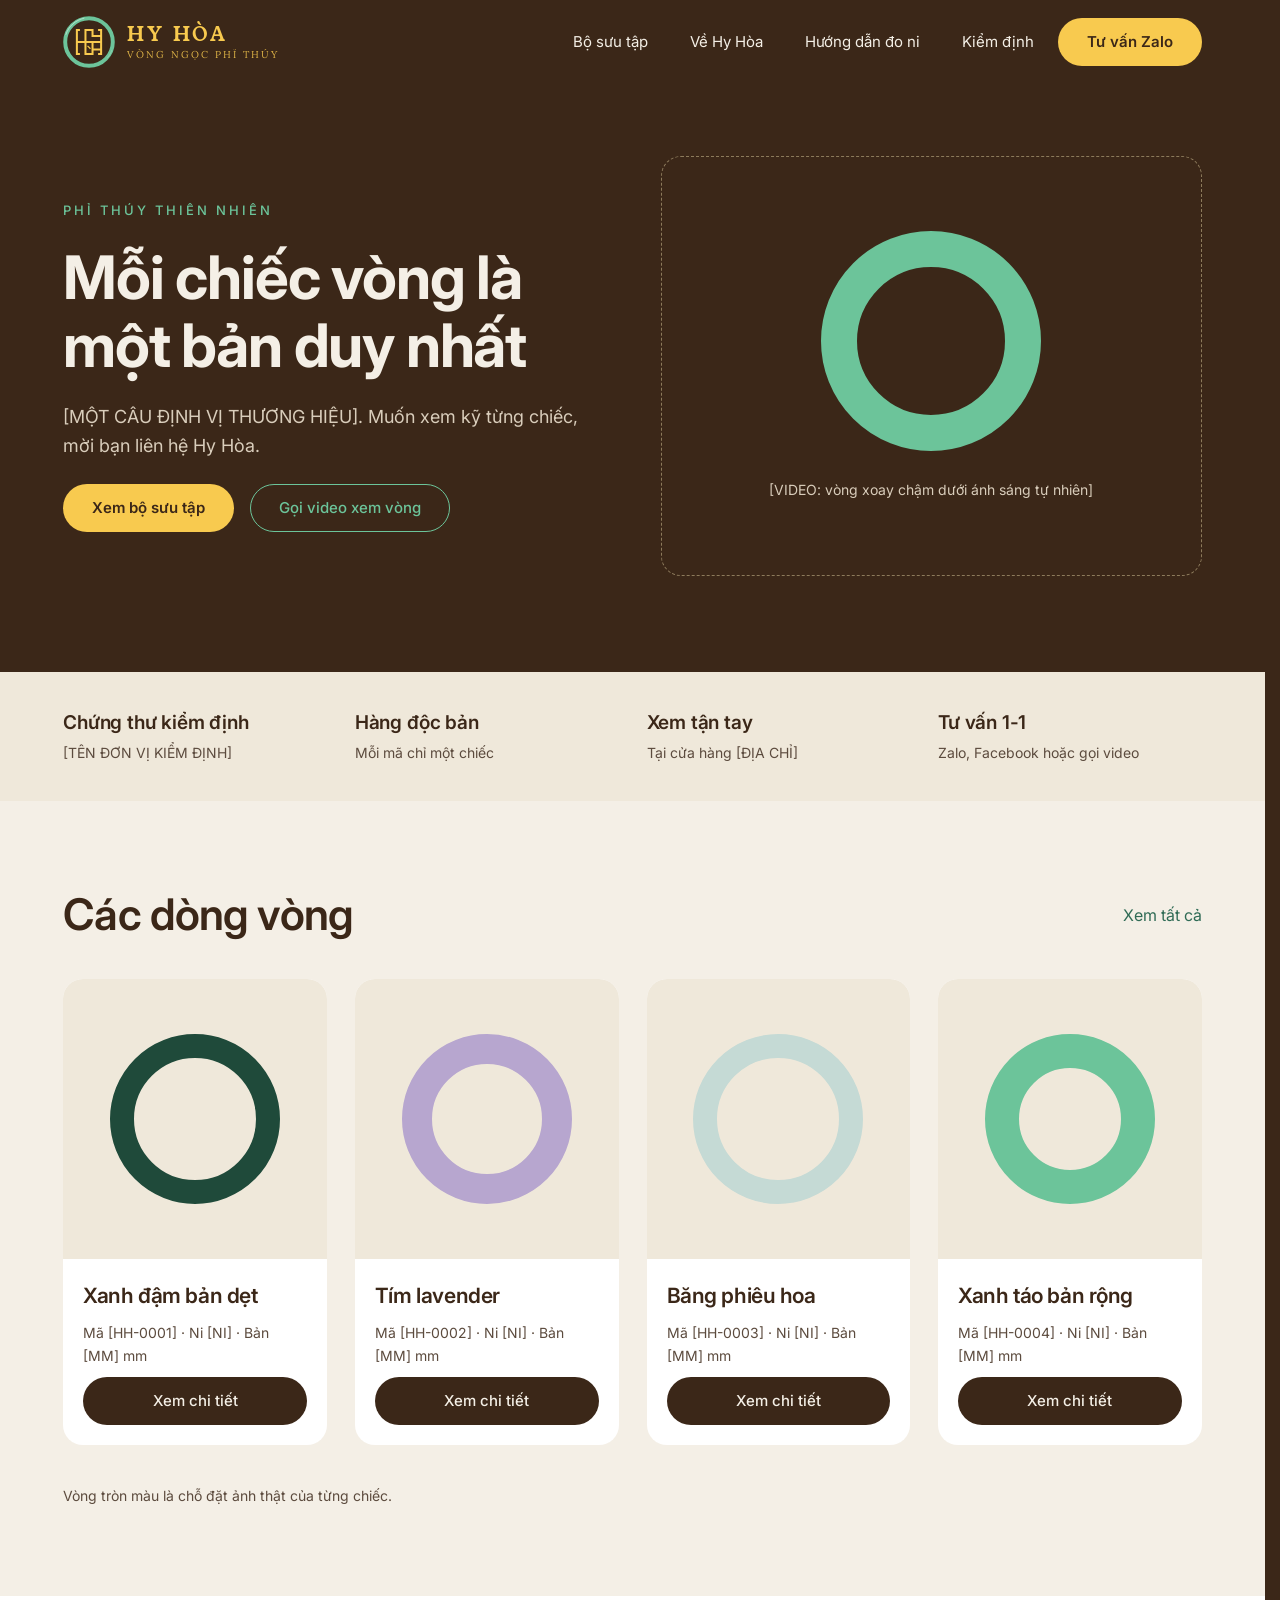
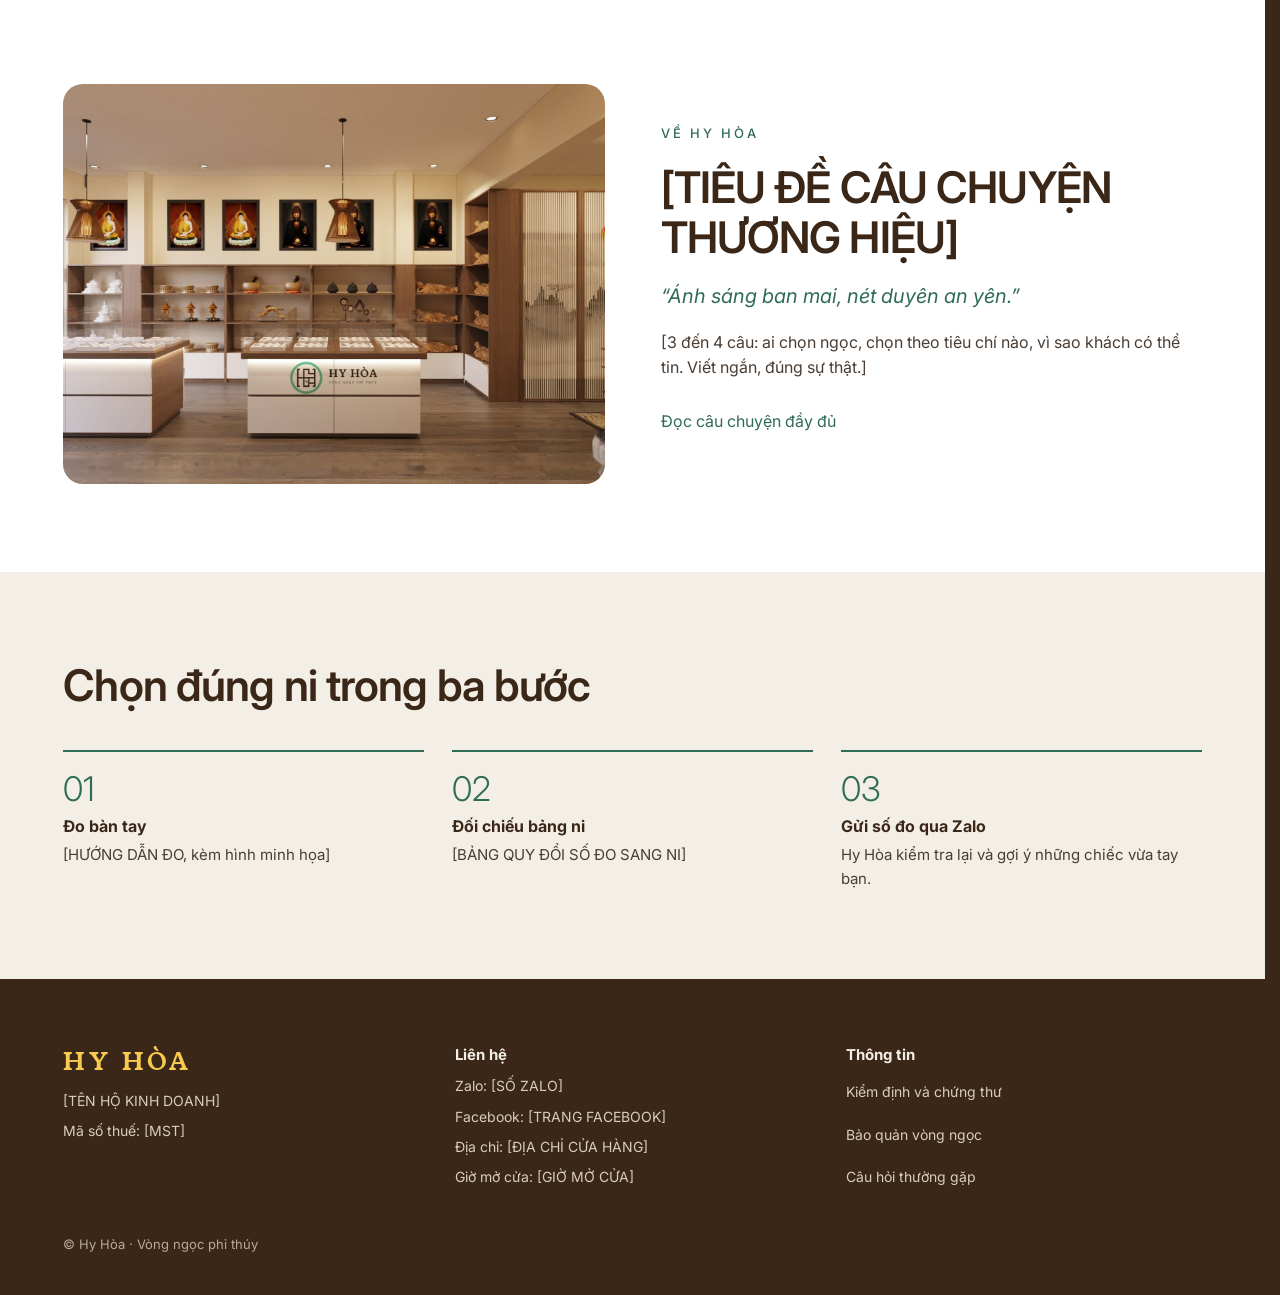
==== commit fbc98a86: "Cập nhật bộ logo theo tỷ lệ mới (logo chốt 60): biểu tượng web, tab, icon ứng dụng, bộ 12 SVG Co-Aut" ====
--- a/index.html
+++ b/index.html
@@ -12,22 +12,22 @@
 <meta name="apple-mobile-web-app-title" content="Hy Hòa">
 <link rel="apple-touch-icon" href="assets/img/icon-192.png">
 <link rel="manifest" href="manifest.webmanifest">
-<link rel="icon" href="assets/img/favicon.svg?v=5" type="image/svg+xml">
-<link rel="icon" href="assets/img/favicon-64.png?v=5" sizes="64x64" type="image/png">
+<link rel="icon" href="assets/img/favicon.svg?v=8" type="image/svg+xml">
+<link rel="icon" href="assets/img/favicon-64.png?v=8" sizes="64x64" type="image/png">
 <link rel="preconnect" href="https://fonts.googleapis.com">
 <link rel="preconnect" href="https://fonts.gstatic.com" crossorigin>
 <link rel="stylesheet" href="https://fonts.googleapis.com/css2?family=Inter:wght@400;500;600;700&family=Young+Serif&family=Lora:wght@400;500&display=swap">
-<link rel="stylesheet" href="assets/css/style.css?v=20261118-3">
+<link rel="stylesheet" href="assets/css/style.css?v=20261118-4">
 </head>
 <body>
 <script>document.documentElement.classList.add("intro-on")</script>
 <div class="intro" aria-hidden="true" style="display:none"></div>
-<img class="intro-logo" src="assets/img/logo-mark.svg" alt="" aria-hidden="true" style="display:none">
+<img class="intro-logo" src="assets/img/logo-mark.svg?v=2" alt="" aria-hidden="true" style="display:none">
 
 <header class="hdr" id="top">
   <div class="hdr-in">
     <a href="#top" class="brand" aria-label="Hy Hòa – về đầu trang">
-      <img src="assets/img/logo-mark.svg" alt="Logo Hy Hòa" width="52" height="52">
+      <img src="assets/img/logo-mark.svg?v=2" alt="Logo Hy Hòa" width="52" height="52">
       <span class="brand-txt"><span class="brand-name">HY HÒA</span><span class="brand-tag">VÒNG NGỌC PHỈ THÚY</span></span>
     </a>
 
@@ -164,6 +164,6 @@
   <a href="#lien-he" class="btn btn-line">Gọi video xem vòng</a>
 </div>
 
-<script src="assets/js/main.js?v=20261118-3" defer></script>
+<script src="assets/js/main.js?v=20261118-4" defer></script>
 </body>
 </html>
